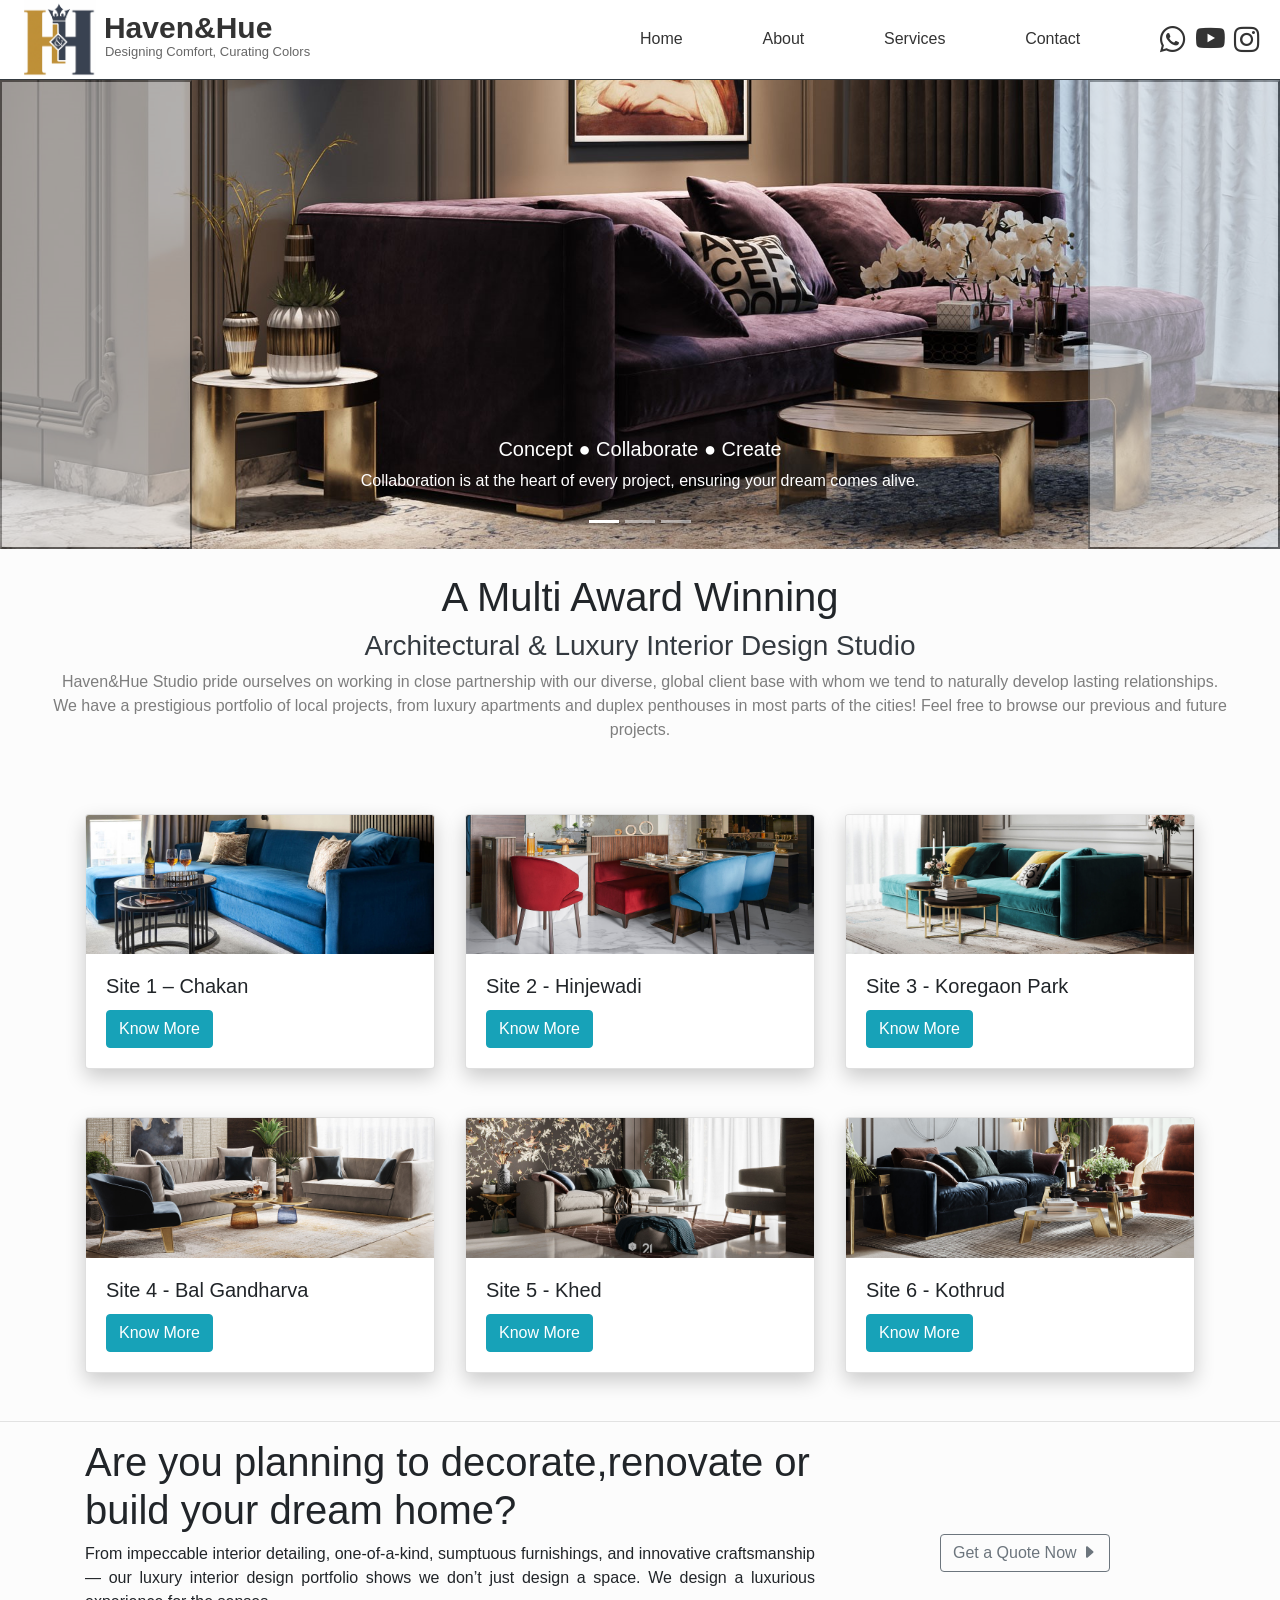
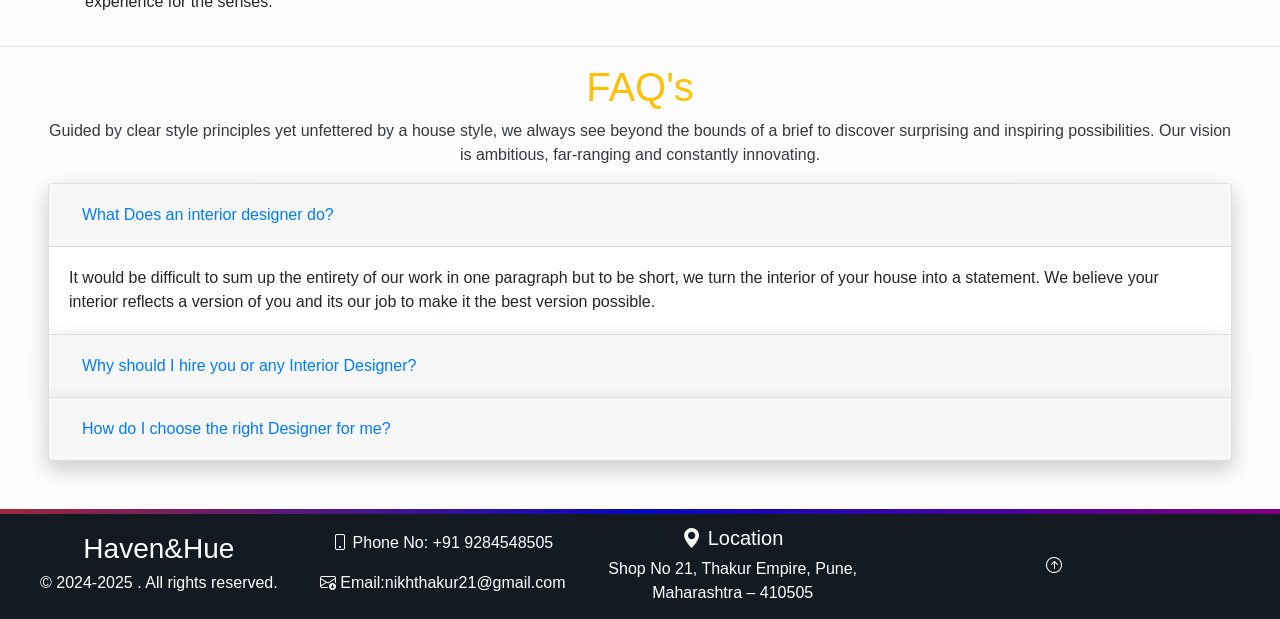
==== index.html @ c916d65c "first upload" ====
<!DOCTYPE html>
<html lang="en">

<head>
    <meta charset="UTF-8">
    <meta name="viewport" content="width=device-width, initial-scale=1.0">
    <title>Document</title>
    <!-- Bootstrap -->
    <link rel="stylesheet" href="https://cdn.jsdelivr.net/npm/bootstrap@4.6.2/dist/css/bootstrap.min.css"
        integrity="sha384-xOolHFLEh07PJGoPkLv1IbcEPTNtaed2xpHsD9ESMhqIYd0nLMwNLD69Npy4HI+N" crossorigin="anonymous">
    <!-- Css -->
    <link rel="stylesheet" href="/assets/style.css">
    <!-- Google Fonts -->
    <link rel="preconnect" href="https://fonts.googleapis.com">
    <link rel="preconnect" href="https://fonts.gstatic.com" crossorigin>
    <link
        href="https://fonts.googleapis.com/css2?family=Bungee&family=Edu+NSW+ACT+Cursive:wght@400..700&family=Pacifico&family=Parisienne&family=Varela+Round&display=swap"
        rel="stylesheet">
    <link rel="preconnect" href="https://fonts.googleapis.com">
    <link rel="preconnect" href="https://fonts.gstatic.com" crossorigin>
    <link
        href="https://fonts.googleapis.com/css2?family=Bungee&family=Edu+NSW+ACT+Cursive:wght@400..700&family=Merienda:wght@300..900&family=Pacifico&family=Parisienne&family=Varela+Round&display=swap"
        rel="stylesheet">
    <!------------------------------------------------------------------------------------------------------->
    <!-- Bootstrap iccon -->
    <link rel="stylesheet" href="https://cdn.jsdelivr.net/npm/bootstrap-icons@1.13.1/font/bootstrap-icons.min.css">
</head>

<body>
    <header>
        <nav>
            <div id="nav-main" class="border-bottom border-4 border-dark  d-flex">
                <div id="nav-1" class="d-flex">
                    <img src="/assets/images/IMG_7955.PNG" alt="nav logo" class=" pl-4 pb-1">

                    <div>
                        <h1 class="pl-2">Haven&Hue</h1>
                        <h6 class="kkk">Designing Comfort, Curating Colors</h6>
                    </div>

                </div>

                <div id="nav-3"></div>

                <div id="nav-2">
                    <a href="/index.html" class="nav-a">Home</a>
                    <a href="/about.html" class="nav-a">About</a>
                    <a href="/services.html" class="nav-a">Services</a>
                    <a href="/contact.html" class="nav-a">Contact</a>

                    <div id="icon">
                        <a href="https://wa.me/919284548505"><i class="bi bi-whatsapp"
                                style="font-size: 1.6rem;"></i></a>
                        <a href="https://www.youtube.com/@skdesignstudio_in"><i class="bi bi-youtube"
                                style="font-size: 1.8rem;"></i></a>
                        <a href="https://www.instagram.com/nikhil_thakur_patil/?hl=en"><i class="bi bi-instagram "
                                style="font-size: 1.6rem;"></i></a>

                    </div>

                </div>
            </div>
        </nav>
    </header>

    <section id="sec1">

        <div id="carouselExampleCaptions" class="carousel slide" data-ride="carousel">
            <ol class="carousel-indicators">
                <li data-target="#carouselExampleCaptions" data-slide-to="0" class="active"></li>
                <li data-target="#carouselExampleCaptions" data-slide-to="1"></li>
                <li data-target="#carouselExampleCaptions" data-slide-to="2"></li>
            </ol>
            <div class="carousel-inner">
                <div class="carousel-item active" data-interval="3800">
                    <img src="/assets/images/c1.jpg" class="d-block w-100" alt="...">
                    <div class="carousel-caption d-none d-md-block">
                        <h5>Concept ● Collaborate ● Create</h5>
                        <p>Collaboration is at the heart of every project, ensuring your dream comes alive.</p>
                    </div>
                </div>
                <div class="carousel-item" data-interval="2000">
                    <img src="/assets/images/c2.jpg" class="d-block w-100" alt="...">
                    <div class="carousel-caption d-none d-md-block">
                        <h5>We Listen, Design & Inspire.</h5>
                        <p>With passion and innovation, we create interiors that spark inspiration.</p>
                    </div>
                </div>
                <div class="carousel-item" data-interval="2000">
                    <img src="/assets/images/c3.jpg" class="d-block w-100" alt="...">
                    <div class="carousel-caption d-none d-md-block">
                        <h5>Residential & Commercial Interior Design Firm</h5>
                        <p>From modern homes to dynamic workplaces, we craft spaces that fit your vision.</p>
                    </div>
                </div>
                <div class="carousel-item" data-interval="2000">
                    <img src="/assets/images/c4.jpg" class="d-block w-100" alt="...">
                    <div class="carousel-caption d-none d-md-block">
                        <h5>Transforming Spaces, Elevating Lifestyles.</h5>
                        <p>We design with creativity and purpose, shaping environments that truly inspire.</p>
                    </div>
                </div>

            </div>
            <button class="carousel-control-prev" type="button" data-target="#carouselExampleCaptions"
                data-slide="prev">
                <span class="carousel-control-prev-icon" aria-hidden="true"></span>
                <span class="sr-only">Previous</span>
            </button>
            <button class="carousel-control-next" type="button" data-target="#carouselExampleCaptions"
                data-slide="next">
                <span class="carousel-control-next-icon" aria-hidden="true"></span>
                <span class="sr-only">Next</span>
            </button>
        </div>
    </section>

    <section>
        <h1 class="text-center  mt-4">A Multi Award Winning</h1>
        <h3 class="text-center text-dark    ">Architectural & Luxury Interior Design Studio</h3>
        <p class="text-justify text-center text-black-50 p-5 mt-n5">Haven&Hue Studio pride ourselves on working in close
            partnership with our diverse, global client base with whom we tend to naturally develop lasting
            relationships.

            We have a prestigious portfolio of local projects, from luxury apartments and duplex penthouses in most
            parts of the cities! Feel free to browse our previous and future projects. </p>
    </section>

    <!------------------------------CARD SECTION--------------------------------------------------------------------------------->
    <section>
        <div class="container my-4">
            <div class="row">

                <!-- Card 1 -->
                <div class="col-12 col-md-4 mb-4">
                    <div class="card ">
                        <img src="/assets/images/card1.jpg" class="card-img-top" alt="Card Image 1">
                        <div class="card-body">
                            <h5 class="card-title">Site 1 – Chakan</h5>


                            <!-- Button trigger modal -->
                            <button type="button" class="btn btn-info" data-toggle="modal"
                                data-target="#staticBackdrop">
                                Know More
                            </button>

                            <!-- Modal -->
                            <div class="modal fade" id="staticBackdrop" data-backdrop="static" data-keyboard="false"
                                tabindex="-1" aria-labelledby="staticBackdropLabel" aria-hidden="true">
                                <div class="modal-dialog">
                                    <div class="modal-content">
                                        <div class="modal-header">
                                            <h5 class="modal-title" id="staticBackdropLabel">Site 1 – Chakan</h5>
                                            <button type="button" class="close" data-dismiss="modal" aria-label="Close">
                                                <span aria-hidden="true">&times;</span>
                                            </button>
                                        </div>
                                        <div class="modal-body">
                                            <img src="/assets/images/card1.jpg" alt="" style="width: 460px;">
                                            <p>Chakan’s industrial and residential spaces needed smart interior
                                                solutions.
                                                We designed offices and housing with space optimization in mind.</p>
                                        </div>
                                        <div class="modal-footer">
                                            <button type="button" class="btn btn-secondary"
                                                data-dismiss="modal">Close</button>

                                        </div>
                                    </div>
                                </div>
                            </div>
                        </div>
                    </div>
                </div>

                <!-- Card 2 -->
                <div class="col-12 col-md-4 mb-4">
                    <div class="card ">
                        <img src="/assets/images/card2.jpg" class="card-img-top" alt="Card Image 2">
                        <div class="card-body">
                            <h5 class="card-title">Site 2 - Hinjewadi</h5>

                            <!-- Button trigger modal -->
                            <button type="button" class="btn btn-info" data-toggle="modal"
                                data-target="#staticBackdrop1">
                                Know More
                            </button>

                            <!-- Modal -->
                            <div class="modal fade" id="staticBackdrop1" data-backdrop="static" data-keyboard="false"
                                tabindex="-1" aria-labelledby="staticBackdropLabel" aria-hidden="true">
                                <div class="modal-dialog">
                                    <div class="modal-content">
                                        <div class="modal-header">
                                            <h5 class="modal-title" id="staticBackdropLabel">Site 2 - Hinjewadi</h5>
                                            <button type="button" class="close" data-dismiss="modal" aria-label="Close">
                                                <span aria-hidden="true">&times;</span>
                                            </button>
                                        </div>
                                        <div class="modal-body">
                                            <img src="/assets/images/card2.jpg" alt="" style="width: 460px;">
                                            <p>Hinjewadi hosts numerous IT offices and corporate spaces.
                                                Our studio designed modern, functional interiors for tech parks here.
                                            </p>
                                        </div>
                                        <div class="modal-footer">
                                            <button type="button" class="btn btn-secondary"
                                                data-dismiss="modal">Close</button>

                                        </div>
                                    </div>
                                </div>
                            </div>
                        </div>
                    </div>
                </div>

                <!-- Card 3 -->
                <div class="col-12 col-md-4 mb-4">
                    <div class="card ">
                        <img src="/assets/images/card3.jpg" class="card-img-top" alt="Card Image 3">
                        <div class="card-body">
                            <h5 class="card-title">Site 3 - Koregaon Park</h5>

                            <!-- Button trigger modal -->
                            <button type="button" class="btn btn-info" data-toggle="modal"
                                data-target="#staticBackdrop3">
                                Know More
                            </button>

                            <!-- Modal -->
                            <div class="modal fade" id="staticBackdrop3" data-backdrop="static" data-keyboard="false"
                                tabindex="-1" aria-labelledby="staticBackdropLabel" aria-hidden="true">
                                <div class="modal-dialog">
                                    <div class="modal-content">
                                        <div class="modal-header">
                                            <h5 class="modal-title" id="staticBackdropLabel">Site 3 - Koregaon Park</h5>
                                            <button type="button" class="close" data-dismiss="modal" aria-label="Close">
                                                <span aria-hidden="true">&times;</span>
                                            </button>
                                        </div>
                                        <div class="modal-body">
                                            <img src="/assets/images/card3.jpg" alt="" style="width: 460px;">
                                            <p>Koregaon Park is known for luxury residences and boutique cafes.
                                                We transformed apartments into stylish, contemporary living spaces.</p>
                                        </div>
                                        <div class="modal-footer">
                                            <button type="button" class="btn btn-secondary"
                                                data-dismiss="modal">Close</button>

                                        </div>
                                    </div>
                                </div>
                            </div>
                        </div>
                    </div>
                </div>

            </div>
        </div>

        <div class="container my-4">
            <div class="row">

                <!-- Card 1 -->
                <div class="col-12 col-md-4 mb-4">
                    <div class="card ">
                        <img src="/assets/images/card4.jpg" class="card-img-top" alt="Card Image 1">
                        <div class="card-body">
                            <h5 class="card-title">Site 4 - Bal Gandharva</h5>

                            <!-- Button trigger modal -->
                            <button type="button" class="btn btn-info" data-toggle="modal"
                                data-target="#staticBackdrop4">
                                Know More
                            </button>

                            <!-- Modal -->
                            <div class="modal fade" id="staticBackdrop4" data-backdrop="static" data-keyboard="false"
                                tabindex="-1" aria-labelledby="staticBackdropLabel" aria-hidden="true">
                                <div class="modal-dialog">
                                    <div class="modal-content">
                                        <div class="modal-header">
                                            <h5 class="modal-title" id="staticBackdropLabel">Site 4 - Bal Gandharva</h5>
                                            <button type="button" class="close" data-dismiss="modal" aria-label="Close">
                                                <span aria-hidden="true">&times;</span>
                                            </button>
                                        </div>
                                        <div class="modal-body">
                                            <img src="/assets/images/card4.jpg" alt="" style="width: 460px;">
                                            <p>This cultural landmark needed interiors that match its grandeur.
                                                Our team revamped auditoriums and lobbies with sophisticated design.</p>
                                        </div>
                                        <div class="modal-footer">
                                            <button type="button" class="btn btn-secondary"
                                                data-dismiss="modal">Close</button>

                                        </div>
                                    </div>
                                </div>
                            </div>
                        </div>
                    </div>
                </div>

                <!-- Card 2 -->
                <div class="col-12 col-md-4 mb-4">
                    <div class="card ">
                        <img src="/assets/images/card5.jpg" class="card-img-top" alt="Card Image 2">
                        <div class="card-body">
                            <h5 class="card-title">Site 5 - Khed</h5>

                            <!-- Button trigger modal -->
                            <button type="button" class="btn btn-info" data-toggle="modal"
                                data-target="#staticBackdrop5">
                                Know More
                            </button>

                            <!-- Modal -->
                            <div class="modal fade" id="staticBackdrop5" data-backdrop="static" data-keyboard="false"
                                tabindex="-1" aria-labelledby="staticBackdropLabel" aria-hidden="true">
                                <div class="modal-dialog">
                                    <div class="modal-content">
                                        <div class="modal-header">
                                            <h5 class="modal-title" id="staticBackdropLabel">Site 5 - Khed</h5>
                                            <button type="button" class="close" data-dismiss="modal" aria-label="Close">
                                                <span aria-hidden="true">&times;</span>
                                            </button>
                                        </div>
                                        <div class="modal-body">
                                            <img src="/assets/images/card5.jpg" alt="" style="width: 460px;">
                                            <p>Living spaces feature natural tones, open layouts, and premium
                                                materials.Every project balances elegance, comfort, and client
                                                preferences.</p>
                                        </div>
                                        <div class="modal-footer">
                                            <button type="button" class="btn btn-secondary"
                                                data-dismiss="modal">Close</button>

                                        </div>
                                    </div>
                                </div>
                            </div>
                        </div>
                    </div>
                </div>

                <!-- Card 3 -->
                <div class="col-12 col-md-4 mb-4 " >
                    <div class="card ">
                        <img src="/assets/images/card6.jpg" class="card-img-top" alt="Card Image 3">
                        <div class="card-body">
                            <h5 class="card-title">Site 6 - Kothrud</h5>

                            <!-- Button trigger modal -->
                            <button type="button" class="btn btn-info" data-toggle="modal"
                                data-target="#staticBackdrop6">
                                Know More
                            </button>

                            <!-- Modal -->
                            <div class="modal fade" id="staticBackdrop6" data-backdrop="static" data-keyboard="false"
                                tabindex="-1" aria-labelledby="staticBackdropLabel" aria-hidden="true">
                                <div class="modal-dialog">
                                    <div class="modal-content">
                                        <div class="modal-header">
                                            <h5 class="modal-title" id="staticBackdropLabel">Site 6 - Kothrud</h5>
                                            <button type="button" class="close" data-dismiss="modal" aria-label="Close">
                                                <span aria-hidden="true">&times;</span>
                                            </button>
                                        </div>
                                        <div class="modal-body">
                                            <img src="/assets/images/card6.jpg" alt="" style="width: 460px;">
                                            <p>Kothrud features high-end homes and family residences.
                                                Our interior projects here blend functionality with contemporary style.
                                            </p>
                                        </div>
                                        <div class="modal-footer">
                                            <button type="button" class="btn btn-secondary"
                                                data-dismiss="modal">Close</button>

                                        </div>
                                    </div>
                                </div>
                            </div>
                        </div>
                    </div>
                </div>

            </div>
        </div>
    </section>
    <!------------------------------CARD SECTION END --------------------------------------------------------------------------------->

    <article>
        <hr>
        <div class="container">
            <div class="row">
                <div class="col-8">
                    <h1>Are you planning to decorate,renovate or build your dream home?</h1>
                    <p class="text-justify">From impeccable interior detailing, one-of-a-kind, sumptuous furnishings,
                        and innovative
                        craftsmanship — our
                        luxury interior design portfolio shows we don’t just design a space. We design a luxurious
                        experience for
                        the senses.</p>

                </div>
                <div class="col-1">

                </div>
                <div class="col d-fle justify-content-end pt-5 mt-5">
                    <a href="/contact.html"><button type="button" class="btn btn-outline-secondary "> Get a Quote Now <i
                                class="bi bi-caret-right-fill"></i></button></a>
                </div>
            </div>


        </div><hr>

        
    </article>
    <!------------------------------CEnter Artical End --------------------------------------------------------------------------------->



    <section>
        <h1 class="text-center text-warning">FAQ's</h1>
        <p class="text-justify text-center pl-5 pr-5 text-dark">Guided by clear style principles yet unfettered by a
            house style, we always see beyond the bounds of a brief to discover surprising and inspiring possibilities.
            Our vision is ambitious, far-ranging and constantly innovating.</p>


        <div class="accordion mx-5" id="accordionExample">
            <div class="card">
                <div class="card-header" id="headingOne">
                    <h2 class="mb-0">
                        <button class="btn btn-link btn-block text-left" type="button" data-toggle="collapse"
                            data-target="#collapseOne" aria-expanded="true" aria-controls="collapseOne">
                            What Does an interior designer do?
                        </button>
                    </h2>
                </div>

                <div id="collapseOne" class="collapse show" aria-labelledby="headingOne"
                    data-parent="#accordionExample">
                    <div class="card-body">
                        It would be difficult to sum up the entirety of our work in one paragraph but to be short, we
                        turn the interior of your house into a statement. We believe your interior reflects a version of
                        you and its our job to make it the best version possible.
                    </div>
                </div>
            </div>
            <div class="card">
                <div class="card-header" id="headingTwo">
                    <h2 class="mb-0">
                        <button class="btn btn-link btn-block text-left collapsed" type="button" data-toggle="collapse"
                            data-target="#collapseTwo" aria-expanded="false" aria-controls="collapseTwo">
                            Why should I hire you or any Interior Designer?
                        </button>
                    </h2>
                </div>
                <div id="collapseTwo" class="collapse" aria-labelledby="headingTwo" data-parent="#accordionExample">
                    <div class="card-body">
                        When it comes to choosing an interior designer, you will need to put in some work and understand
                        what is it that you’re looking for, the rest we believe is all about trust.
                    </div>
                </div>
            </div>
            <div class="card">
                <div class="card-header" id="headingThree">
                    <h2 class="mb-0">
                        <button class="btn btn-link btn-block text-left collapsed" type="button" data-toggle="collapse"
                            data-target="#collapseThree" aria-expanded="false" aria-controls="collapseThree">
                            How do I choose the right Designer for me?
                        </button>
                    </h2>
                </div>
                <div id="collapseThree" class="collapse" aria-labelledby="headingThree" data-parent="#accordionExample">
                    <div class="card-body">
                        We have been in the industry for about 4 years and we started out on our own in 2019, all our
                        designers have degrees from reputed institutes and have experience working under eminent
                        architects and designers.
                    </div>
                </div>
            </div>
        </div>

    </section>





    <!-- -------------------------------------------footer--------------------------------------------------->

    <footer class="mt-5">

        <div class="lastfoot">

            <ul>
                <li>
                    <h3 class="pt-3">Haven&Hue</h3>
                </li>
                <li>
                    <h6> &#169; 2024-2025 . All rights reserved.<h6>
                </li>
            </ul>


            <div class="lfoot">

                <p><i class="bi bi-phone"></i> Phone No: +91 9284548505</p>
                <a href="mailto:nikhthakur21@gmail.com"> <i class="bi bi-envelope-arrow-down"></i> Email:nikhthakur21@gmail.com</a>
            </div>

            <div class="lfoot">
                <h5><i class="bi bi-geo-alt-fill"></i> Location</h5>
                <p id="" class="mt-n3">Shop No 21, Thakur Empire, Pune, Maharashtra – 410505</p>
            </div>

            <div class="lfoot">
                <a href="https://www.instagram.com/nikhil_thakur_patil/?hl=en"><img src="/Assets/insta.webp" alt=""></a>
                <a href="https://www.facebook.com/p/Nikhil-Thakur-Patil-100027762152719/"><img src="/Assets/fb.png"
                        alt=""></a>
                <a href="www.linkdin.com/in/nikhil-thakur-919528b7"><img src="/Assets/in.png" alt=""></a>
            </div>


            <iframe
                src="https://www.google.com/maps/embed?pb=!1m18!1m12!1m3!1d242117.70906421894!2d73.69814960406003!3d18.52487061465784!2m3!1f0!2f0!3f0!3m2!1i1024!2i768!4f13.1!3m3!1m2!1s0x3bc2bf2e67461101%3A0x828d43bf9d9ee343!2sPune%2C%20Maharashtra!5e0!3m2!1sen!2sin!4v1757680410365!5m2!1sen!2sin"
                width="100" height="100" style="border:0; padding-top: 2px; margin-left: -250px;" allowfullscreen=""
                loading="lazy" referrerpolicy="no-referrer-when-downgrade"></iframe>

            <a href="#" class="pl-5 "><i class="bi bi-arrow-up-circle fs-1 text-white "></i></a>
        </div>

    </footer>

    <!-- BootStrap Js And Popper -->
    <script src="https://cdn.jsdelivr.net/npm/jquery@3.5.1/dist/jquery.slim.min.js"
        integrity="sha384-DfXdz2htPH0lsSSs5nCTpuj/zy4C+OGpamoFVy38MVBnE+IbbVYUew+OrCXaRkfj"
        crossorigin="anonymous"></script>
    <script src="https://cdn.jsdelivr.net/npm/bootstrap@4.6.2/dist/js/bootstrap.bundle.min.js"
        integrity="sha384-Fy6S3B9q64WdZWQUiU+q4/2Lc9npb8tCaSX9FK7E8HnRr0Jz8D6OP9dO5Vg3Q9ct"
        crossorigin="anonymous"></script>
</body>

</html>
---- assets/style.css ----
html {
     scroll-behavior: smooth;
 }

 body {

     background-color: #FCFCFC;
     background-attachment: fixed;
     overflow-x: hidden;
     margin: 0;
     padding: 0;
     box-sizing: border-box;

 }


 /* Main Nav Bar */
 #nav-main {

     width: 100vw;
     height: 80px;
     box-sizing: border-box;
     z-index: 1000;
     position: fixed;
     background-color: white;

 }

 #nav-1 {
     width: 40%;
     height: 80px;
     box-sizing: border-box;


     img {
         height: 100%;
         width: auto;
         object-fit: contain;
     }

     h1 {

         /* title  */
         color: #333333;
         font-size: 30px;
         font-weight: 700;
         margin-top: 10px;
     }

     h6 {

         /* subtitle */
         color: #666666;
         font-size: 13px;
         font-weight: 400;
         margin-top: -10px;
         margin-left: 9px;
     }

 }

 /* for space */
 #nav-3 {
     width: 10%;

 }

 #nav-2 {
     width: 50%;
     box-sizing: border-box;
     display: flex;
     align-items: center;
     justify-content: space-between;

 }

 .nav-a {
     font-size: 16px;
     font-weight: 500;
     color: #333333;
     text-decoration: none;
     border-bottom: 2px solid transparent;

 }

 /* Anchor tag hover effects */
 .nav-a:hover {
     color: #347fca;
     border: 1px solid rgba(73, 66, 66, 0.248);
     padding: 3px;
     text-decoration: none;
     border-radius: 5px;
     border-bottom: 2px solid #0077e6;
     transition: all 0.3s ease;

 }

 #icon {

     margin-right: 15PX;

     i {
         padding-right: 5px;
         color: #333333;
     }

     i:hover {
         color: #0073e6;
         transition: all 0.3s ease;
     }


 }

 .innn {
     box-shadow: 0 10px 20px rgba(0, 0, 0, 0.5);
 }


 /* card effect */

 .card {
     box-shadow: 0 8px 20px rgba(0, 0, 0, 0.2);
 }


 @media (max-width: 575px) {

     /* when we go under the range 575 px changes */

     #nav-2 {
         display: flex !important;
         flex-direction: column !important;
         width: 100% !important;
         box-sizing: border-box;
     }

     #nav-2 .nav-a {
         display: block !important;
         width: 100% !important;
         text-align: right;
         line-height: 1.2;
         border-right: 2px solid #0f4198;
         border-radius: 2px;
         padding-right: 5px;
         margin-right: 10px;
     }


     #nav-2 .nav-a:hover {
         border: none !important;
     }

     #icon {
         display: none !important;
     }
 }

 /* Nav End........................................................................................................................... */

 #sec1 {

    /* for unhiiden the back imge of nav */

     padding-top: 80px;
 }

 /* ............................................foot............... */

 #foot {
     background-color: #232F3E;
 }

 .lastfoot {
     width: 100%;
     height: 110px;
     border-top: 5px solid;
     border-image: linear-gradient(to right, rgb(160, 40, 60), rgba(0, 0, 255, 0.721), purple) 1;
     background: #131A22;
     color: white;
     text-align: center;
     display: flex;
     flex-flow: row;
     justify-content: flex-start;
     align-items: center;

     ul {
         list-style-type: none;
     }

     p {
         padding-top: 15px;
     }

     h5 {
         padding-top: 10px;
     }

 }

 .lfoot {
     height: 100px;
     width: 250px;
     margin-left: 40px;
     padding-top: 0px;
     padding-bottom: 20px;

     a {
         text-decoration: none;
         color: white;
     }
 }

 @media (max-width: 576px) {

     footer p,
     h6,
     h5,
     iframe {
         display: none !important;
     }
 }


 /* --------------------------------------------about page------------------------------------------- */

 #abt {

     padding-top: 90px;


     img {
         height: auto;
         width: 100%;
         box-shadow: 0 10px 20px rgba(0, 0, 0, 0.5);
     }

     h1 {
         color: #270c0c;
     }

     p {
         color: #333333;
         padding-left: 100px;
         padding-right: 100px;
     }

     img:hover {
         border: 1px solid grey;
         transition: transform 0.5s ease;
         transform: scale(1.1);
     }
 }

 #team {
     img {
         width: 100%;
         height: auto;
         box-shadow: 0 10px 20px rgba(0, 0, 0, 0.5);
         padding: 10px;
     }

     h4 {
         color: #1e6470;
     }

     img:hover {
         border: 1px solid rgb(255, 132, 0);
         transition: transform 0.5s ease;
         transform: scale(1.1);
         padding: 15px;
     }

 }

 /* =========================================services page============================================= */

 #sect {

     padding-top: 90px;

     h3 {
         color: #1e6470;
     }

     p {
         padding-left: 150px;
         padding-right: 150px;
         color: #666666;
     }
 }

 #serv {

     img {
         width: 100%;
         height: auto;
         border: 1px solid grey;
         margin-top: 20px;
         box-shadow: 0 10px 20px rgba(0, 0, 0, 0.5);
     }

     img:hover {
         border: 1px solid grey;
         transition: transform 0.5s ease;
         transform: scale(1.1);
         padding: 5px;
     }
 }


 .sinfo {
     height: 200px;
     width: 100%;
     margin-top: 20px;

     p {
         color: rgb(83, 83, 83);
     }

     h2 {
         text-decoration: bold;
         padding-left: 20px;
     }

 }


 /* =========================================Contact============================================= */


 #con{

     padding-top: 90px;

     h4 {
         color: #270c0c;
     }

     iframe {
         margin-left: 60px;
         margin-top: 10px;
     }
 }

  /*======================================================================================================= */
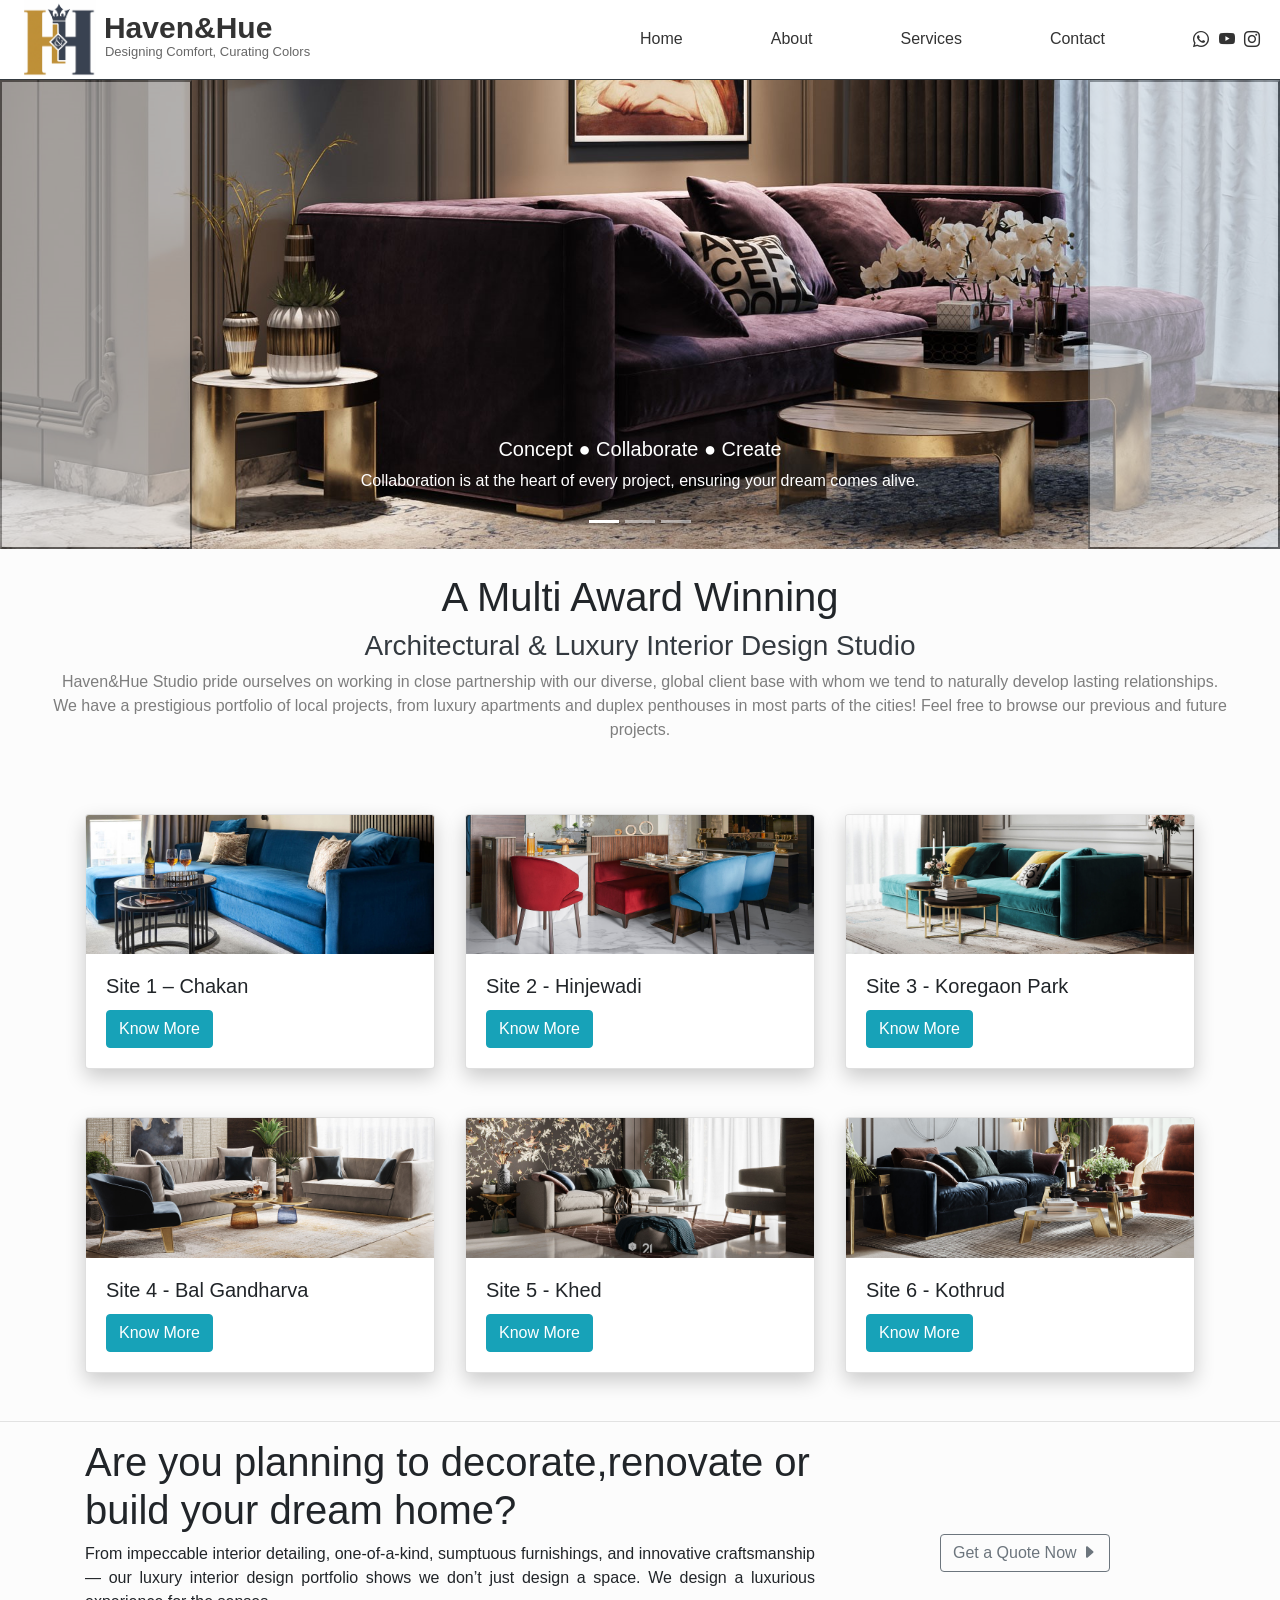
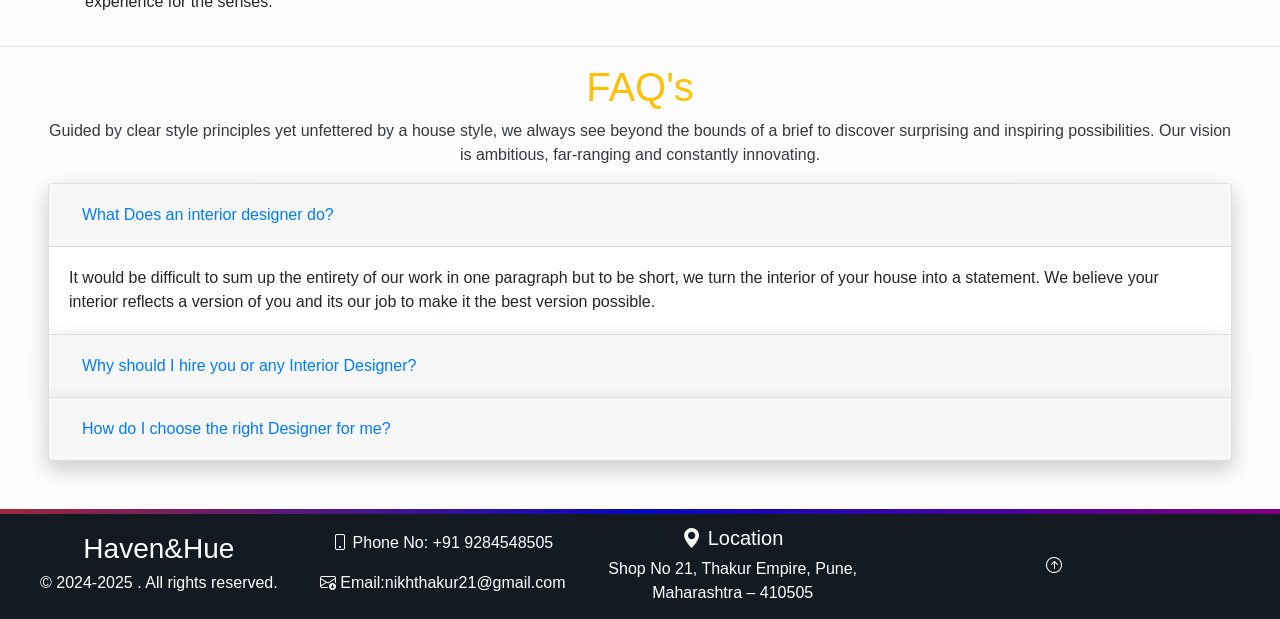
==== commit 75da6afa: "Fix image paths and style attributes in index.html" ====
--- a/index.html
+++ b/index.html
@@ -5,11 +5,11 @@
     <meta charset="UTF-8">
     <meta name="viewport" content="width=device-width, initial-scale=1.0">
     <title>Document</title>
-    <!-- Bootstrap -->
+    <!-- Bootstrap CDN -->
     <link rel="stylesheet" href="https://cdn.jsdelivr.net/npm/bootstrap@4.6.2/dist/css/bootstrap.min.css"
         integrity="sha384-xOolHFLEh07PJGoPkLv1IbcEPTNtaed2xpHsD9ESMhqIYd0nLMwNLD69Npy4HI+N" crossorigin="anonymous">
-    <!-- Css -->
-    <link rel="stylesheet" href="/assets/style.css">
+    <!-- Css External -->
+    <link rel="stylesheet" href="assets/style.css">
     <!-- Google Fonts -->
     <link rel="preconnect" href="https://fonts.googleapis.com">
     <link rel="preconnect" href="https://fonts.gstatic.com" crossorigin>
@@ -22,6 +22,7 @@
         href="https://fonts.googleapis.com/css2?family=Bungee&family=Edu+NSW+ACT+Cursive:wght@400..700&family=Merienda:wght@300..900&family=Pacifico&family=Parisienne&family=Varela+Round&display=swap"
         rel="stylesheet">
     <!------------------------------------------------------------------------------------------------------->
+
     <!-- Bootstrap iccon -->
     <link rel="stylesheet" href="https://cdn.jsdelivr.net/npm/bootstrap-icons@1.13.1/font/bootstrap-icons.min.css">
 </head>
@@ -31,7 +32,7 @@
         <nav>
             <div id="nav-main" class="border-bottom border-4 border-dark  d-flex">
                 <div id="nav-1" class="d-flex">
-                    <img src="/assets/images/IMG_7955.PNG" alt="nav logo" class=" pl-4 pb-1">
+                    <img src="assets/images/IMG_7955.PNG" alt="nav logo" class=" pl-4 pb-1">
 
                     <div>
                         <h1 class="pl-2">Haven&Hue</h1>
@@ -43,18 +44,18 @@
                 <div id="nav-3"></div>
 
                 <div id="nav-2">
-                    <a href="/index.html" class="nav-a">Home</a>
-                    <a href="/about.html" class="nav-a">About</a>
-                    <a href="/services.html" class="nav-a">Services</a>
-                    <a href="/contact.html" class="nav-a">Contact</a>
+                    <a href="index.html" class="nav-a">Home</a>
+                    <a href="about.html" class="nav-a">About</a>
+                    <a href="services.html" class="nav-a">Services</a>
+                    <a href="contact.html" class="nav-a">Contact</a>
 
                     <div id="icon">
                         <a href="https://wa.me/919284548505"><i class="bi bi-whatsapp"
-                                style="font-size: 1.6rem;"></i></a>
+                                style="font-size: 1.6 rem;"></i></a>
                         <a href="https://www.youtube.com/@skdesignstudio_in"><i class="bi bi-youtube"
-                                style="font-size: 1.8rem;"></i></a>
+                                style="font-size: 1.8 rem;"></i></a>
                         <a href="https://www.instagram.com/nikhil_thakur_patil/?hl=en"><i class="bi bi-instagram "
-                                style="font-size: 1.6rem;"></i></a>
+                                style="font-size: 1.6 rem;"></i></a>
 
                     </div>
 
@@ -73,28 +74,28 @@
             </ol>
             <div class="carousel-inner">
                 <div class="carousel-item active" data-interval="3800">
-                    <img src="/assets/images/c1.jpg" class="d-block w-100" alt="...">
+                    <img src="assets/images/c1.jpg" class="d-block w-100" alt="...">
                     <div class="carousel-caption d-none d-md-block">
                         <h5>Concept ● Collaborate ● Create</h5>
                         <p>Collaboration is at the heart of every project, ensuring your dream comes alive.</p>
                     </div>
                 </div>
                 <div class="carousel-item" data-interval="2000">
-                    <img src="/assets/images/c2.jpg" class="d-block w-100" alt="...">
+                    <img src="assets/images/c2.jpg" class="d-block w-100" alt="...">
                     <div class="carousel-caption d-none d-md-block">
                         <h5>We Listen, Design & Inspire.</h5>
                         <p>With passion and innovation, we create interiors that spark inspiration.</p>
                     </div>
                 </div>
                 <div class="carousel-item" data-interval="2000">
-                    <img src="/assets/images/c3.jpg" class="d-block w-100" alt="...">
+                    <img src="assets/images/c3.jpg" class="d-block w-100" alt="...">
                     <div class="carousel-caption d-none d-md-block">
                         <h5>Residential & Commercial Interior Design Firm</h5>
                         <p>From modern homes to dynamic workplaces, we craft spaces that fit your vision.</p>
                     </div>
                 </div>
                 <div class="carousel-item" data-interval="2000">
-                    <img src="/assets/images/c4.jpg" class="d-block w-100" alt="...">
+                    <img src="assets/images/c4.jpg" class="d-block w-100" alt="...">
                     <div class="carousel-caption d-none d-md-block">
                         <h5>Transforming Spaces, Elevating Lifestyles.</h5>
                         <p>We design with creativity and purpose, shaping environments that truly inspire.</p>
@@ -120,9 +121,7 @@
         <h3 class="text-center text-dark    ">Architectural & Luxury Interior Design Studio</h3>
         <p class="text-justify text-center text-black-50 p-5 mt-n5">Haven&Hue Studio pride ourselves on working in close
             partnership with our diverse, global client base with whom we tend to naturally develop lasting
-            relationships.
-
-            We have a prestigious portfolio of local projects, from luxury apartments and duplex penthouses in most
+            relationships. We have a prestigious portfolio of local projects, from luxury apartments and duplex penthouses in most
             parts of the cities! Feel free to browse our previous and future projects. </p>
     </section>
 
@@ -134,7 +133,7 @@
                 <!-- Card 1 -->
                 <div class="col-12 col-md-4 mb-4">
                     <div class="card ">
-                        <img src="/assets/images/card1.jpg" class="card-img-top" alt="Card Image 1">
+                        <img src="assets/images/card1.jpg" class="card-img-top" alt="Card Image 1">
                         <div class="card-body">
                             <h5 class="card-title">Site 1 – Chakan</h5>
 
@@ -157,7 +156,7 @@
                                             </button>
                                         </div>
                                         <div class="modal-body">
-                                            <img src="/assets/images/card1.jpg" alt="" style="width: 460px;">
+                                            <img src="assets/images/card1.jpg" alt="" style="width: 460px;">
                                             <p>Chakan’s industrial and residential spaces needed smart interior
                                                 solutions.
                                                 We designed offices and housing with space optimization in mind.</p>
@@ -177,7 +176,7 @@
                 <!-- Card 2 -->
                 <div class="col-12 col-md-4 mb-4">
                     <div class="card ">
-                        <img src="/assets/images/card2.jpg" class="card-img-top" alt="Card Image 2">
+                        <img src="assets/images/card2.jpg" class="card-img-top" alt="Card Image 2">
                         <div class="card-body">
                             <h5 class="card-title">Site 2 - Hinjewadi</h5>
 
@@ -199,7 +198,7 @@
                                             </button>
                                         </div>
                                         <div class="modal-body">
-                                            <img src="/assets/images/card2.jpg" alt="" style="width: 460px;">
+                                            <img src="assets/images/card2.jpg" alt="" style="width: 460 px;">
                                             <p>Hinjewadi hosts numerous IT offices and corporate spaces.
                                                 Our studio designed modern, functional interiors for tech parks here.
                                             </p>
@@ -219,14 +218,13 @@
                 <!-- Card 3 -->
                 <div class="col-12 col-md-4 mb-4">
                     <div class="card ">
-                        <img src="/assets/images/card3.jpg" class="card-img-top" alt="Card Image 3">
+                        <img src="assets/images/card3.jpg" class="card-img-top" alt="Card Image 3">
                         <div class="card-body">
                             <h5 class="card-title">Site 3 - Koregaon Park</h5>
 
                             <!-- Button trigger modal -->
                             <button type="button" class="btn btn-info" data-toggle="modal"
-                                data-target="#staticBackdrop3">
-                                Know More
+                                data-target="#staticBackdrop3"> Know More
                             </button>
 
                             <!-- Modal -->
@@ -241,7 +239,7 @@
                                             </button>
                                         </div>
                                         <div class="modal-body">
-                                            <img src="/assets/images/card3.jpg" alt="" style="width: 460px;">
+                                            <img src="assets/images/card3.jpg" alt="" style="width: 460 px;">
                                             <p>Koregaon Park is known for luxury residences and boutique cafes.
                                                 We transformed apartments into stylish, contemporary living spaces.</p>
                                         </div>
@@ -266,7 +264,7 @@
                 <!-- Card 1 -->
                 <div class="col-12 col-md-4 mb-4">
                     <div class="card ">
-                        <img src="/assets/images/card4.jpg" class="card-img-top" alt="Card Image 1">
+                        <img src="assets/images/card4.jpg" class="card-img-top" alt="Card Image 1">
                         <div class="card-body">
                             <h5 class="card-title">Site 4 - Bal Gandharva</h5>
 
@@ -288,7 +286,7 @@
                                             </button>
                                         </div>
                                         <div class="modal-body">
-                                            <img src="/assets/images/card4.jpg" alt="" style="width: 460px;">
+                                            <img src="assets/images/card4.jpg" alt="" style="width: 460 px;">
                                             <p>This cultural landmark needed interiors that match its grandeur.
                                                 Our team revamped auditoriums and lobbies with sophisticated design.</p>
                                         </div>
@@ -307,7 +305,7 @@
                 <!-- Card 2 -->
                 <div class="col-12 col-md-4 mb-4">
                     <div class="card ">
-                        <img src="/assets/images/card5.jpg" class="card-img-top" alt="Card Image 2">
+                        <img src="assets/images/card5.jpg" class="card-img-top" alt="Card Image 2">
                         <div class="card-body">
                             <h5 class="card-title">Site 5 - Khed</h5>
 
@@ -329,7 +327,7 @@
                                             </button>
                                         </div>
                                         <div class="modal-body">
-                                            <img src="/assets/images/card5.jpg" alt="" style="width: 460px;">
+                                            <img src="assets/images/card5.jpg" alt="" style="width: 460 px;">
                                             <p>Living spaces feature natural tones, open layouts, and premium
                                                 materials.Every project balances elegance, comfort, and client
                                                 preferences.</p>
@@ -349,7 +347,7 @@
                 <!-- Card 3 -->
                 <div class="col-12 col-md-4 mb-4 " >
                     <div class="card ">
-                        <img src="/assets/images/card6.jpg" class="card-img-top" alt="Card Image 3">
+                        <img src="assets/images/card6.jpg" class="card-img-top" alt="Card Image 3">
                         <div class="card-body">
                             <h5 class="card-title">Site 6 - Kothrud</h5>
 
@@ -371,7 +369,7 @@
                                             </button>
                                         </div>
                                         <div class="modal-body">
-                                            <img src="/assets/images/card6.jpg" alt="" style="width: 460px;">
+                                            <img src=" assets/images/card6.jpg" alt="" style="width: 460 px;">
                                             <p>Kothrud features high-end homes and family residences.
                                                 Our interior projects here blend functionality with contemporary style.
                                             </p>
@@ -547,4 +545,4 @@
         crossorigin="anonymous"></script>
 </body>
 
-</html>+</html>
